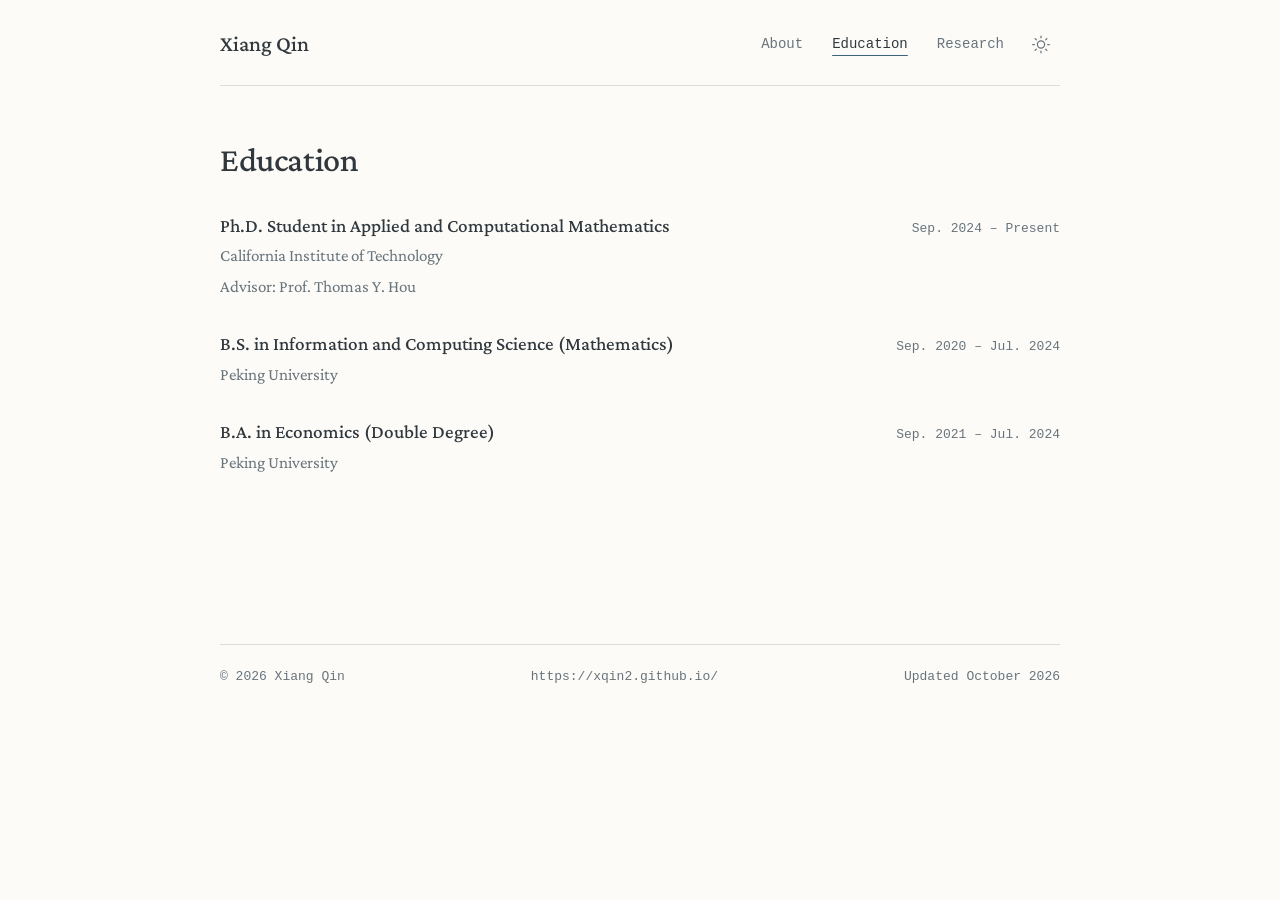
==== education/index.html @ 099bf550 "Publish multi-page homepage with rotating themes and XQ favicon" ====
<!doctype html>
<html lang="en">
<head>
  <meta charset="utf-8">
  <meta name="viewport" content="width=device-width, initial-scale=1">
  <meta name="color-scheme" content="light dark">
  <title>Education | Xiang Qin</title>
  <meta name="description" content="Education of Xiang Qin.">
  <meta property="og:title" content="Education | Xiang Qin">
  <meta property="og:description" content="Education of Xiang Qin.">
  <meta property="og:url" content="https://xqin2.github.io/education/">
  <meta property="og:type" content="website">
  <link rel="canonical" href="https://xqin2.github.io/education/">
  <link rel="icon" href="/favicon.svg" type="image/svg+xml">
  <script src="/assets/theme.js?v=20261024-mp1"></script>
  <link rel="preconnect" href="https://fonts.googleapis.com">
  <link rel="preconnect" href="https://fonts.gstatic.com" crossorigin>
  <link href="https://fonts.googleapis.com/css2?family=Crimson+Pro:wght@400;500;600&amp;family=Ubuntu+Mono&amp;display=swap" rel="stylesheet">
  <link rel="stylesheet" href="/assets/style.css?v=20261024-mp1">
</head>
<body>
<a class="skip" href="#main">Skip to content</a>
<div class="wrapper">
  <header class="header">
    <a class="brand" href="/" aria-label="Xiang Qin homepage">Xiang Qin</a>
    <nav aria-label="Main navigation">
      <a href="/" >About</a>
      <a href="/education/" aria-current="page">Education</a>
      <a href="/research/" >Research</a>
    </nav>
    <button class="theme-toggle" id="theme-toggle" type="button" aria-label="Switch to dark mode" aria-pressed="false" title="Switch to dark mode" hidden>
      <svg class="icon-sun" viewBox="0 0 24 24" aria-hidden="true"><circle cx="12" cy="12" r="4.3"/><path d="M12 2v2m0 16v2M2 12h2m16 0h2M4.9 4.9l1.4 1.4m11.4 11.4 1.4 1.4M4.9 19.1l1.4-1.4M17.7 6.3l1.4-1.4"/></svg>
      <svg class="icon-moon" viewBox="0 0 24 24" aria-hidden="true"><path d="M20.2 15.5A8.6 8.6 0 0 1 8.5 3.8a8.6 8.6 0 1 0 11.7 11.7Z"/></svg>
    </button>
  </header>
  <main id="main">
<section class="page education" id="education" aria-labelledby="page-title">
  <h1 id="page-title">Education</h1>
  <div class="education-list">
<article class="education-entry"><div class="education-heading"><h3>Ph.D. Student in Applied and Computational Mathematics</h3><span class="education-dates">Sep. 2024 – Present</span></div><p class="education-institution">California Institute of Technology</p><p class="education-advisor">Advisor: Prof. Thomas Y. Hou</p></article>
<article class="education-entry"><div class="education-heading"><h3>B.S. in Information and Computing Science (Mathematics)</h3><span class="education-dates">Sep. 2020 – Jul. 2024</span></div><p class="education-institution">Peking University</p></article>
<article class="education-entry"><div class="education-heading"><h3>B.A. in Economics (Double Degree)</h3><span class="education-dates">Sep. 2021 – Jul. 2024</span></div><p class="education-institution">Peking University</p></article>
  </div>
</section>

  </main>
  <footer>
    <span>© 2026 Xiang Qin</span>
    <a href="https://xqin2.github.io/">https://xqin2.github.io/</a>
    <span>Updated October 2026</span>
  </footer>
</div>
</body>
</html>
---- assets/style.css ----
/* Academic homepage; no bundled fonts. */
:root {
  color-scheme: light; --paper: #fcfbf8; --ink: #30383e; --muted: #68747c;
  --link: #3b637b; --line: #ddded9; --hover: #efefeb; --selection: #dce6eb;
  --serif: "Crimson Pro", Georgia, "Times New Roman", serif;
  --mono: "Ubuntu Mono", "Courier New", monospace;
}
:root[data-theme="dark"] {
  color-scheme: dark; --paper: #20252b; --ink: #e1e2df; --muted: #aeb7bf;
  --link: #a3c4d8; --line: #394149; --hover: #2c343c; --selection: #405567;
}
@media (prefers-color-scheme: dark) {
  :root:not([data-theme]) {
    color-scheme: dark; --paper: #20252b; --ink: #e1e2df; --muted: #aeb7bf;
    --link: #a3c4d8; --line: #394149; --hover: #2c343c; --selection: #405567;
  }
}
* { box-sizing: border-box; }
html { scroll-behavior: smooth; }
body {
  margin: 0; background: var(--paper); color: var(--ink);
  font: 18px/1.68 var(--serif); -webkit-font-smoothing: antialiased;
}
a { color: var(--link); text-decoration: none; text-underline-offset: 3px; }
a:hover { text-decoration: underline; }
a:focus-visible, button:focus-visible { outline: 2px solid var(--link); outline-offset: 4px; }
::selection { background: var(--selection); color: var(--ink); }
.wrapper { width: min(100% - 60px, 840px); margin: 0 auto; }
.skip {
  position: absolute; top: -100px; left: 12px; z-index: 10;
  background: var(--ink); color: var(--paper); padding: 9px 14px;
}
.skip:focus { top: 12px; }
.header {
  display: grid; grid-template-columns: auto minmax(0, 1fr) auto;
  align-items: center; gap: 18px; padding: 25px 0 22px;
  border-bottom: 1px solid var(--line);
}
.brand { font: 500 22px/1.3 var(--serif); color: var(--ink); white-space: nowrap; }
.brand:hover { color: var(--link); }
nav {
  display: flex; align-items: center; flex-wrap: wrap;
  justify-content: flex-end; gap: 12px 29px;
}
nav a { font: 14px/1.6 var(--mono); color: var(--muted); }
nav a[aria-current="page"] {
  color: var(--ink); text-decoration: underline;
  text-decoration-color: var(--link); text-underline-offset: 7px;
}
nav a:hover { color: var(--link); }
.theme-toggle {
  width: 38px; height: 38px; padding: 8px;
  border: 1px solid transparent; border-radius: 50%;
  color: var(--muted); background: transparent; cursor: pointer;
  display: inline-flex; align-items: center; justify-content: center;
}
.theme-toggle[hidden] { display: none; }
.theme-toggle:hover { background: var(--hover); color: var(--link); }
.theme-toggle svg {
  width: 21px; height: 21px; fill: none; stroke: currentColor;
  stroke-width: 1.5; stroke-linecap: round; stroke-linejoin: round;
  transform-origin: center center;
  animation: symbol-turn .48s cubic-bezier(.2,.7,.2,1) both;
}
@keyframes symbol-turn {
  from { transform: rotate(-100deg) scale(.7); opacity: .25; }
  to { transform: rotate(0deg) scale(1); opacity: 1; }
}
/* The icon shows the current mode: sun = light, moon = dark. */
.icon-sun { display: block; }
.icon-moon { display: none; }
:root[data-theme="dark"] .icon-sun { display: none; }
:root[data-theme="dark"] .icon-moon { display: block; }
h1, h2, h3, p { margin-top: 0; }
h1 { font: 500 34px/1.25 var(--serif); letter-spacing: -.4px; margin-bottom: 30px; }
h2 { font: 500 25px/1.35 var(--serif); letter-spacing: -.2px; margin-bottom: 24px; }
h3 { font-weight: 500; }
p { margin-bottom: 19px; }
.page { min-height: 62vh; padding: 53px 0 73px; }
.about { max-width: 780px; }
.identity { margin-bottom: 37px; }
.role { font-size: 19px; line-height: 1.5; margin-bottom: 5px; font-weight: 500; }
.affiliation { display: block; font-size: 18px; font-weight: 400; color: var(--muted); }
.email { font: 15px/1.6 var(--mono); margin: 12px 0 0; }
.education-entry + .education-entry { margin-top: 30px; }
.education-heading {
  display: flex; flex-wrap: wrap; justify-content: space-between;
  align-items: baseline; gap: 3px 20px;
}
.education-heading h3 { font-size: 19px; line-height: 1.45; flex: 1 1 450px; margin-bottom: 0; }
.education-dates { font: 13px/1.6 var(--mono); white-space: nowrap; color: var(--muted); }
.education-institution, .education-advisor {
  color: var(--muted); font-size: 17px; line-height: 1.55; margin: 4px 0 0;
}
.subsection + .subsection { margin-top: 55px; padding-top: 35px; border-top: 1px solid var(--line); }
.light { color: var(--muted); font-weight: 400; }
.papers { margin: 0; padding: 0; list-style: none; counter-reset: paper; }
.paper {
  display: grid; grid-template-columns: 27px minmax(0, 1fr);
  gap: 11px; counter-increment: paper; margin-bottom: 28px;
}
.paper::before { content: counter(paper) "."; font: 13px/1.8 var(--mono); color: var(--muted); }
.paper:last-child { margin-bottom: 0; }
.paper h3 { font-size: 19px; line-height: 1.42; margin-bottom: 5px; }
.paper h3 a { color: var(--ink); }
.paper h3 a:hover { color: var(--link); }
.authors { font-size: 17px; line-height: 1.5; margin-bottom: 5px; color: var(--muted); }
.authors strong { color: var(--ink); font-weight: 500; }
.venue { font-size: 16.5px; line-height: 1.5; color: var(--muted); margin-bottom: 6px; }
.venue a { color: inherit; }
.venue a:hover { color: var(--link); }
.paper-links {
  display: flex; flex-wrap: wrap; gap: 1px 17px;
  font: 13px/1.7 var(--mono); overflow-wrap: anywhere;
}
.paper-links a { display: inline-block; max-width: 100%; overflow-wrap: anywhere; }
.notes-placeholder, .note p { color: var(--muted); }
.note + .note { margin-top: 24px; }
.note h3 { font-size: 19px; margin-bottom: 5px; }
footer {
  border-top: 1px solid var(--line); display: flex; flex-wrap: wrap;
  justify-content: space-between; gap: 8px 16px;
  padding: 22px 0 34px; font: 13px/1.6 var(--mono); color: var(--muted);
}
footer a { color: var(--muted); }
.error-page { padding: 60px 0; }
@media (max-width: 640px) {
  .wrapper { width: min(100% - 38px, 840px); }
  .header {
    grid-template-areas: "brand theme" "nav nav";
    grid-template-columns: minmax(0, 1fr) auto;
    gap: 9px; padding: 19px 0 15px;
  }
  .brand { grid-area: brand; font-size: 21px; }
  nav { grid-area: nav; justify-content: flex-start; gap: 8px 22px; }
  nav a { font-size: 13px; }
  .theme-toggle { grid-area: theme; justify-self: end; }
  .page { padding: 37px 0 55px; }
  h1 { font-size: 32px; margin-bottom: 23px; }
  h2 { font-size: 23px; }
  .paper { grid-template-columns: 21px minmax(0, 1fr); gap: 7px; }
  .paper h3 { font-size: 18px; }
  .authors { font-size: 16.5px; }
}
@media (prefers-reduced-motion: reduce) {
  html { scroll-behavior: auto; }
  .theme-toggle svg { animation: none; }
}
@media print {
  :root, :root[data-theme] {
    color-scheme: light; --paper: white; --ink: #222;
    --muted: #555; --link: #222; --line: #ccc;
  }
  body { font-size: 12pt; }
  .wrapper { width: 100%; }
  .header, .skip, footer { display: none; }
  .page { min-height: 0; padding: 14px 0; }
  .paper, .education-entry { break-inside: avoid; }
}
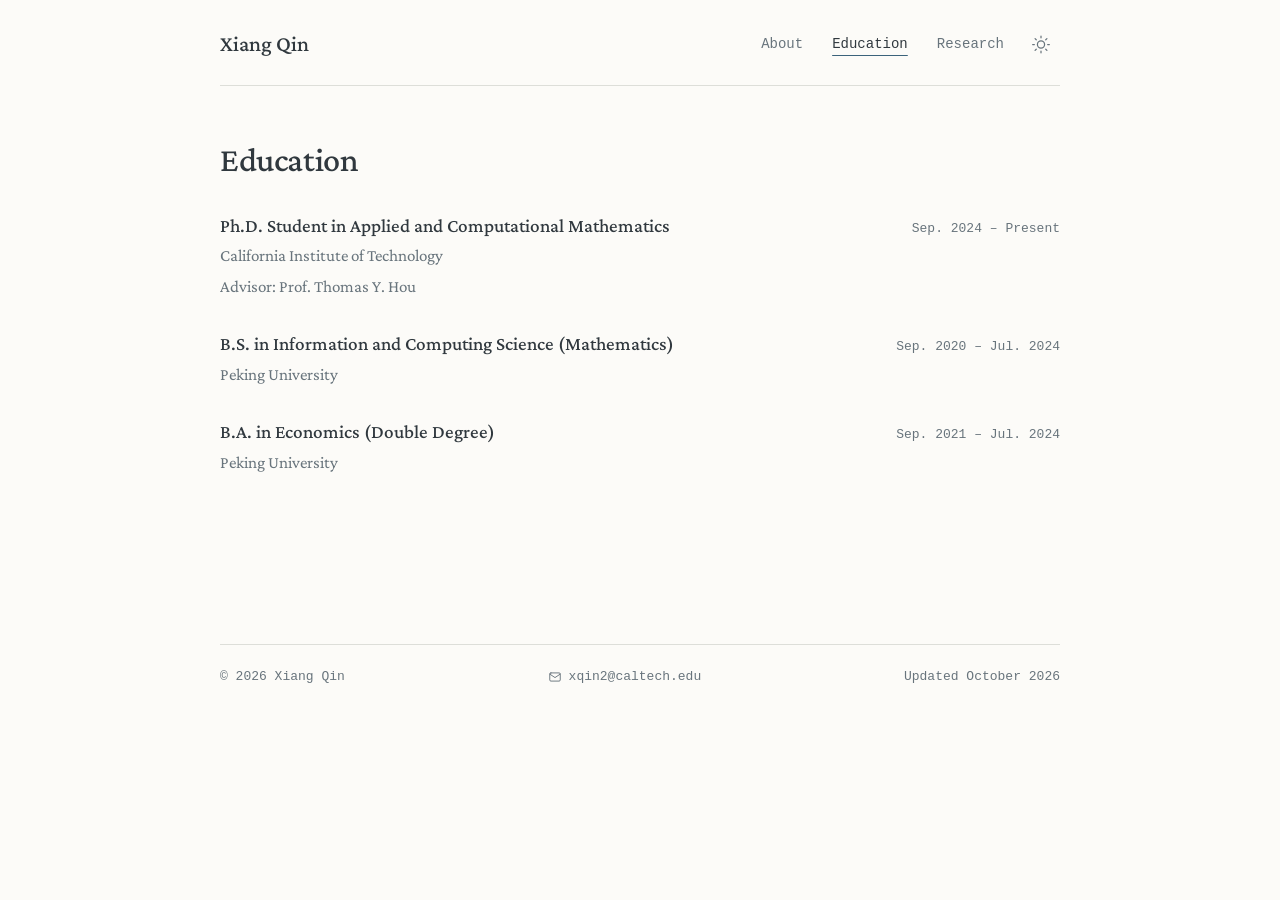
==== commit cdbe4032: "Show email with envelope icon in footer on all pages" ====
--- a/education/index.html
+++ b/education/index.html
@@ -16,7 +16,7 @@
   <link rel="preconnect" href="https://fonts.googleapis.com">
   <link rel="preconnect" href="https://fonts.gstatic.com" crossorigin>
   <link href="https://fonts.googleapis.com/css2?family=Crimson+Pro:wght@400;500;600&amp;family=Ubuntu+Mono&amp;display=swap" rel="stylesheet">
-  <link rel="stylesheet" href="/assets/style.css?v=20261024-mp1">
+  <link rel="stylesheet" href="/assets/style.css?v=20261107-footer-email">
 </head>
 <body>
 <a class="skip" href="#main">Skip to content</a>
@@ -46,7 +46,7 @@
   </main>
   <footer>
     <span>© 2026 Xiang Qin</span>
-    <a href="https://xqin2.github.io/">https://xqin2.github.io/</a>
+    <a class="footer-email" href="mailto:xqin2@caltech.edu"><svg viewBox="0 0 24 24" aria-hidden="true" focusable="false"><rect x="3" y="5" width="18" height="14" rx="2"/><path d="m3 7 9 6 9-6"/></svg><span>xqin2@caltech.edu</span></a>
     <span>Updated October 2026</span>
   </footer>
 </div>
--- a/assets/style.css
+++ b/assets/style.css
@@ -36,6 +36,7 @@
   align-items: center; gap: 18px; padding: 25px 0 22px;
   border-bottom: 1px solid var(--line);
 }
+.header.home-header { grid-template-columns: minmax(0, 1fr) auto; }
 .brand { font: 500 22px/1.3 var(--serif); color: var(--ink); white-space: nowrap; }
 .brand:hover { color: var(--link); }
 nav {
@@ -74,6 +75,7 @@
 h1, h2, h3, p { margin-top: 0; }
 h1 { font: 500 34px/1.25 var(--serif); letter-spacing: -.4px; margin-bottom: 30px; }
 h2 { font: 500 25px/1.35 var(--serif); letter-spacing: -.2px; margin-bottom: 24px; }
+.section-heading { font: 500 25px/1.35 var(--serif); letter-spacing: -.2px; margin-bottom: 24px; }
 h3 { font-weight: 500; }
 p { margin-bottom: 19px; }
 .page { min-height: 62vh; padding: 53px 0 73px; }
@@ -94,12 +96,12 @@
 }
 .subsection + .subsection { margin-top: 55px; padding-top: 35px; border-top: 1px solid var(--line); }
 .light { color: var(--muted); font-weight: 400; }
-.papers { margin: 0; padding: 0; list-style: none; counter-reset: paper; }
+.papers { margin: 0; padding: 0; list-style: none; }
 .paper {
   display: grid; grid-template-columns: 27px minmax(0, 1fr);
-  gap: 11px; counter-increment: paper; margin-bottom: 28px;
+  gap: 11px; margin-bottom: 28px;
 }
-.paper::before { content: counter(paper) "."; font: 13px/1.8 var(--mono); color: var(--muted); }
+.paper-number { font: 13px/1.8 var(--mono); color: var(--muted); -webkit-user-select: none; user-select: none; }
 .paper:last-child { margin-bottom: 0; }
 .paper h3 { font-size: 19px; line-height: 1.42; margin-bottom: 5px; }
 .paper h3 a { color: var(--ink); }
@@ -123,6 +125,8 @@
   padding: 22px 0 34px; font: 13px/1.6 var(--mono); color: var(--muted);
 }
 footer a { color: var(--muted); }
+footer .footer-email { display: inline-flex; align-items: center; gap: 7px; }
+footer .footer-email svg { width: 14px; height: 14px; flex: none; fill: none; stroke: currentColor; stroke-width: 1.6; stroke-linecap: round; stroke-linejoin: round; }
 .error-page { padding: 60px 0; }
 @media (max-width: 640px) {
   .wrapper { width: min(100% - 38px, 840px); }
@@ -131,13 +135,15 @@
     grid-template-columns: minmax(0, 1fr) auto;
     gap: 9px; padding: 19px 0 15px;
   }
+  .header.home-header { grid-template-areas: "nav theme"; }
+  .header.home-header nav { justify-content: flex-start; }
   .brand { grid-area: brand; font-size: 21px; }
   nav { grid-area: nav; justify-content: flex-start; gap: 8px 22px; }
   nav a { font-size: 13px; }
   .theme-toggle { grid-area: theme; justify-self: end; }
   .page { padding: 37px 0 55px; }
   h1 { font-size: 32px; margin-bottom: 23px; }
-  h2 { font-size: 23px; }
+  h2, .section-heading { font-size: 23px; }
   .paper { grid-template-columns: 21px minmax(0, 1fr); gap: 7px; }
   .paper h3 { font-size: 18px; }
   .authors { font-size: 16.5px; }
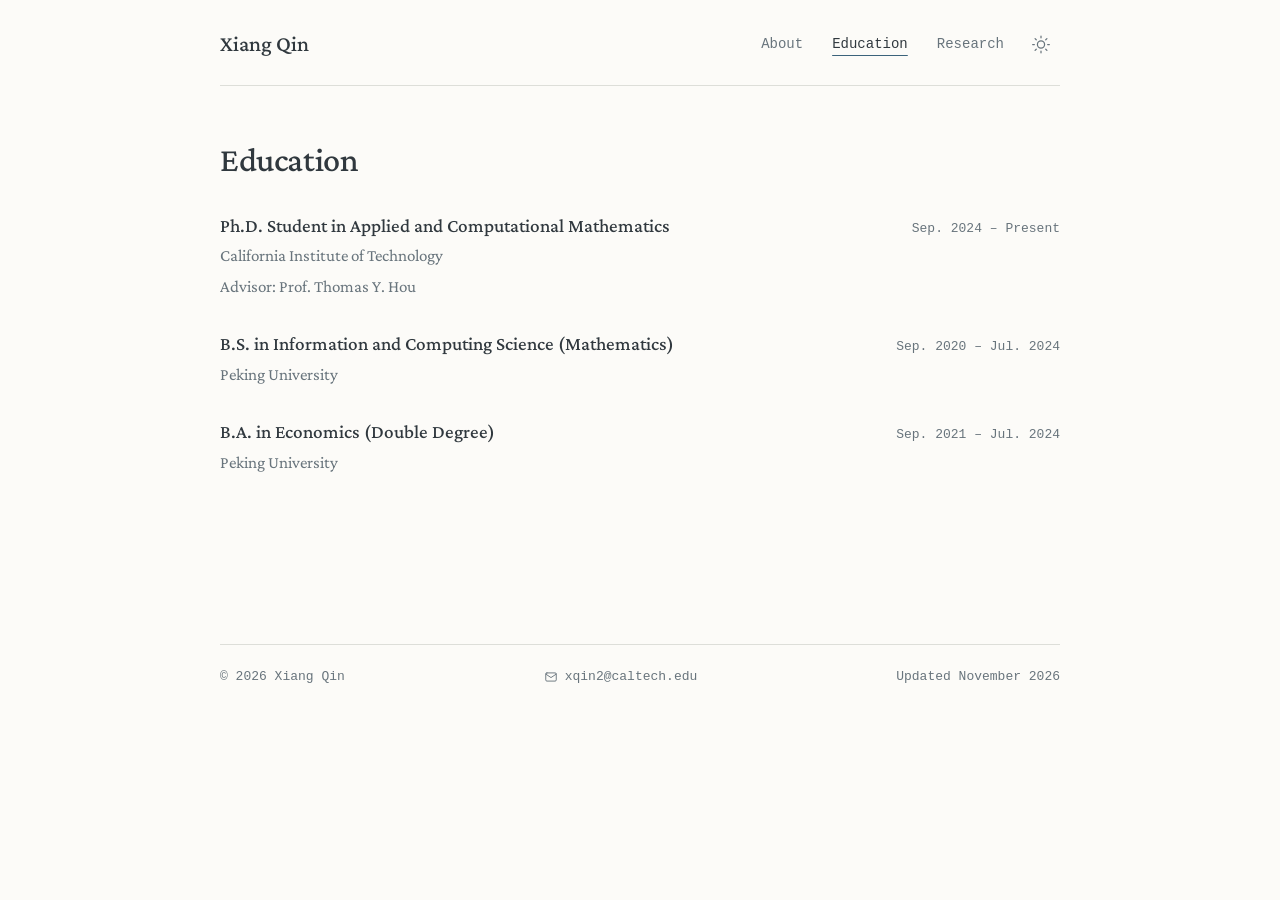
==== commit e8ef9e91: "Sync public footer dates and sitemap with private source" ====
--- a/education/index.html
+++ b/education/index.html
@@ -47,7 +47,7 @@
   <footer>
     <span>© 2026 Xiang Qin</span>
     <a class="footer-email" href="mailto:xqin2@caltech.edu"><svg viewBox="0 0 24 24" aria-hidden="true" focusable="false"><rect x="3" y="5" width="18" height="14" rx="2"/><path d="m3 7 9 6 9-6"/></svg><span>xqin2@caltech.edu</span></a>
-    <span>Updated October 2026</span>
+    <span>Updated November 2026</span>
   </footer>
 </div>
 </body>
